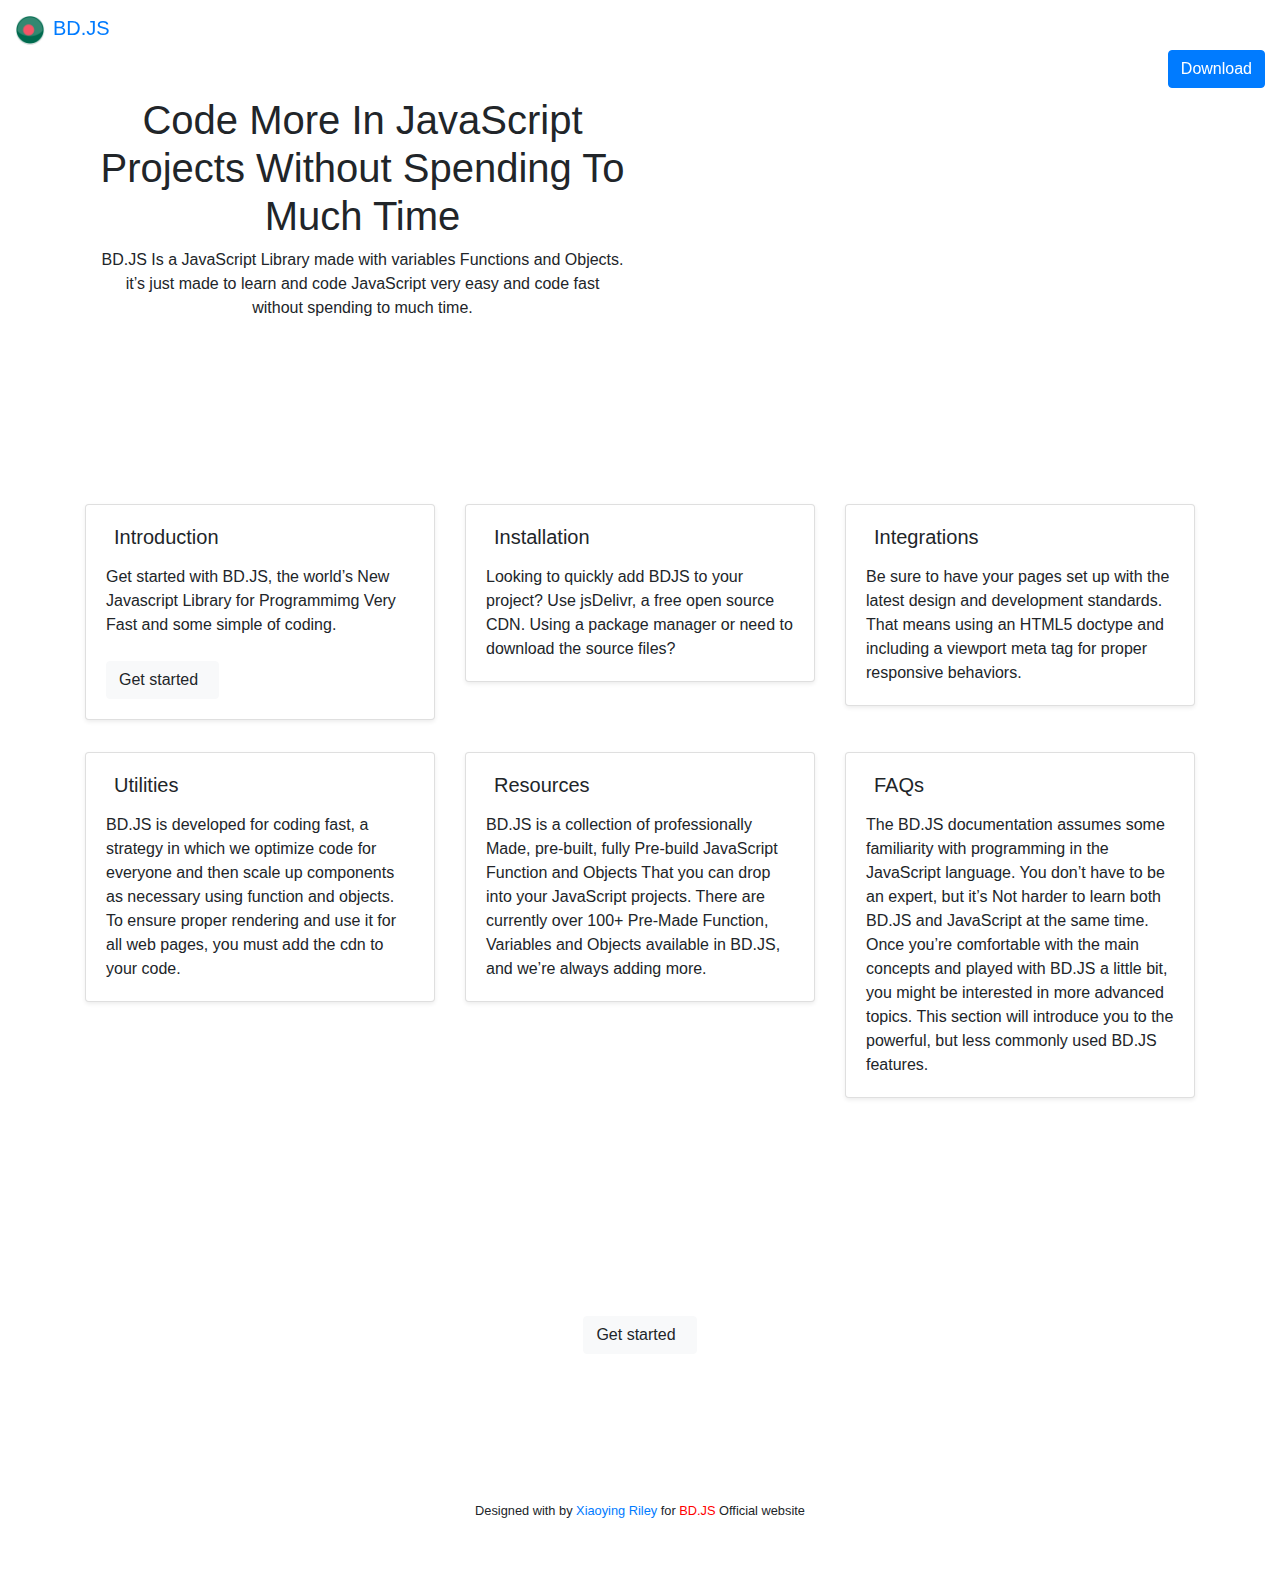
==== index.html @ 0fae2ab3 "Add files via upload" ====
<!DOCTYPE html>
<html lang="en"> 
<head>
    <title>BD.JS</title>
    
    <!-- Meta -->
    <meta charset="utf-8">
    <meta http-equiv="X-UA-Compatible" content="IE=edge">
    <meta name="viewport" content="width=device-width, initial-scale=1.0">
    <meta name="description" content="Bootstrap Documentation Template For Software Developers">
    <meta name="author" content="Xiaoying Riley at 3rd Wave Media">    
    <link rel="shortcut icon" href="favicon.ico"> 
	<!-- Latest compiled and minified CSS -->
	<link rel="stylesheet" href="https://maxcdn.bootstrapcdn.com/bootstrap/4.5.2/css/bootstrap.min.css">
	<script src="https://ajax.googleapis.com/ajax/libs/jquery/3.5.1/jquery.min.js"></script>
	<script src="https://cdnjs.cloudflare.com/ajax/libs/popper.js/1.16.0/umd/popper.min.js"></script>
	<script src="https://maxcdn.bootstrapcdn.com/bootstrap/4.5.2/js/bootstrap.min.js"></script>
  </head>
    
    <!-- Google Font -->
    <link href="https://fonts.googleapis.com/css?family=Poppins:300,400,500,600,700&display=swap" rel="stylesheet">
    <link rel="preconnect" href="https://fonts.gstatic.com">
<link href="https://fonts.googleapis.com/css2?family=Fira+Code:wght@300;400;500;600&display=swap" rel="stylesheet">
    <!-- FontAwesome JS-->
    <script defer src="assets/fontawesome/js/all.min.js"></script>

    <!-- Theme CSS -->  
    <link id="theme-style" rel="stylesheet" href="assets/css/theme.css">

</head> 

<body>    
    <header class="header fixed-top">	    
        <div class="branding docs-branding">
            <div class="container-fluid position-relative py-2">
                <div class="docs-logo-wrapper">
	                <div class="site-logo"><a class="navbar-brand" href="index.html"><img class="logo-icon mr-2" src="./logo.png" width="30px" alt="logo"><span class="logo-text">BD<span class="text-alt">.JS</span></span></a></div>    
                </div><!--//docs-logo-wrapper-->
	            <div class="docs-top-utilities d-flex justify-content-end align-items-center">
	
					<ul class="social-list list-inline mx-md-3 mx-lg-5 mb-0 d-none d-lg-flex">
						<li class="list-inline-item"><a href="https://github.com/shaon07"><i class="fab fa-github fa-fw"></i></a></li>
			            <li class="list-inline-item"><a href="https://twitter.com/home"><i class="fab fa-twitter fa-fw"></i></a></li>
		                <li class="list-inline-item"><a href="https://www.facebook.com/wpdesigner404/?ref=pages_you_manage"><i class="fab fa-facebook fa-fw"></i></a></li>
		                <li class="list-inline-item"><a href="https://www.linkedin.com/in/freelancershaon/"><i class="fab fa-linkedin fa-fw"></i></a></li>
		            </ul><!--//social-list-->
		            <a href="" class="btn btn-primary d-none d-lg-flex">Download</a>
	            </div><!--//docs-top-utilities-->
            </div><!--//container-->
        </div><!--//branding-->
    </header><!--//header-->
	
    
    
    <div class="page-header theme-bg-dark py-5 text-center">
	    <div class="theme-bg-shapes-right"></div>
	    <div class="theme-bg-shapes-left"></div>
	    <div class="container hero-sec py-5">
		    <div class="col-12 col-md-6">
				<h1 class="page-heading single-col-max mx-auto headerText">Code More In JavaScript Projects Without Spending To Much Time</h1>
		        <div class="page-intro single-col-max mx-auto">BD.JS Is a JavaScript Library made with variables Functions and Objects. it’s just made to learn and code JavaScript very easy and code fast without spending to much time.</div>
			</div>
			<div class="col-12 col-md-6">
				<img src="https://res.cloudinary.com/dmrbshmpq/image/upload/v1624037128/Untitled_9_y44o4r.jpg" class="img-fluid" alt="">
			</div>
	    </div>
    </div><!--//page-header-->
    <div class="page-content">
	    <div class="container">
		    <div class="docs-overview py-5">
			    <div class="row justify-content-center">
				    <div class="col-12 col-lg-4 py-3">
					    <div class="card shadow-sm">
						    <div class="card-body">
							    <h5 class="card-title mb-3">
								    <span class="theme-icon-holder card-icon-holder mr-2">
								        <i class="fas fa-map-signs"></i>
							        </span><!--//card-icon-holder-->
							        <span class="card-title-text">Introduction</span>
							    </h5>
							    <div class="card-text">
								    Get started with BD.JS, the world’s New Javascript Library for Programmimg Very Fast and some simple of coding.
							    </div>
								<div>
									<a class="btn btn-light text-center mt-4" href="/CoderDocs-v1.2/CoderDocs-v1.2/docs-page.html#section-1">Get started<i class="fas fa-arrow-alt-circle-right ml-2"></i></a>
								</div>
							    <a class="card-link-mask" href="docs-page.html#section-1"></a>
						    </div><!--//card-body-->
					    </div><!--//card-->
				    </div><!--//col-->
				    <div class="col-12 col-lg-4 py-3">
					    <div class="card shadow-sm">
						    <div class="card-body">
							    <h5 class="card-title mb-3">
								    <span class="theme-icon-holder card-icon-holder mr-2">
								        <i class="fas fa-arrow-down"></i>
							        </span><!--//card-icon-holder-->
							        <span class="card-title-text">Installation</span>
							    </h5>
							    <div class="card-text">
								    Looking to quickly add BDJS to your project? Use jsDelivr, a free open source CDN. Using a package manager or need to download the source files?
							    </div>
							    <a class="card-link-mask" href="docs-page.html#section-2"></a>
						    </div><!--//card-body-->
					    </div><!--//card-->
				    </div><!--//col-->
				    
				    <div class="col-12 col-lg-4 py-3">
					    <div class="card shadow-sm">
						    <div class="card-body">
							    <h5 class="card-title mb-3">
								    <span class="theme-icon-holder card-icon-holder mr-2">
								        <i class="fas fa-cogs fa-fw"></i>
							        </span><!--//card-icon-holder-->
							        <span class="card-title-text">Integrations</span>
							    </h5>
							    <div class="card-text">
								    Be sure to have your pages set up with the latest design and development standards. That means using an HTML5 doctype and including a viewport meta tag for proper responsive behaviors.						    
								</div>
							    <a class="card-link-mask" href="docs-page.html#section-4"></a>
						    </div><!--//card-body-->
					    </div><!--//card-->
				    </div><!--//col-->
				    <div class="col-12 col-lg-4 py-3">
					    <div class="card shadow-sm">
						    <div class="card-body">
							    <h5 class="card-title mb-3">
								    <span class="theme-icon-holder card-icon-holder mr-2">
								        <i class="fas fa-tools"></i>
							        </span><!--//card-icon-holder-->
							        <span class="card-title-text">Utilities</span>
							    </h5>
							    <div class="card-text">
								    <span>
										BD.JS is developed for coding fast, a strategy in which we optimize code for everyone and then scale up components as necessary using function and objects.
									 To ensure proper rendering and use it for all web pages, you must add the cdn to your code.
									</span>						    
								</div>
							    <a class="card-link-mask" href="docs-page.html#section-5"></a>
						    </div><!--//card-body-->
					    </div><!--//card-->
				    </div><!--//col-->
				   
				    
				    <div class="col-12 col-lg-4 py-3">
					    <div class="card shadow-sm">
						    <div class="card-body">
							    <h5 class="card-title mb-3">
								    <span class="theme-icon-holder card-icon-holder mr-2">
								        <i class="fas fa-book-reader"></i>
							        </span><!--//card-icon-holder-->
							        <span class="card-title-text">Resources</span>
							    </h5>
							    <div class="card-text">
								    BD.JS is a collection of professionally Made, pre-built, fully Pre-build JavaScript Function and Objects That you can drop into your JavaScript projects.

There are currently over 100+ Pre-Made Function, Variables and Objects available in BD.JS, and we’re always adding more.						    
								</div>
							    <a class="card-link-mask" href="docs-page.html#section-8"></a>
						    </div><!--//card-body-->
					    </div><!--//card-->
				    </div><!--//col-->
				    <div class="col-12 col-lg-4 py-3">
					    <div class="card shadow-sm">
						    <div class="card-body">
							    <h5 class="card-title mb-3">
								    <span class="theme-icon-holder card-icon-holder mr-2">
								        <i class="fas fa-lightbulb"></i>
							        </span><!--//card-icon-holder-->
							        <span class="card-title-text">FAQs</span>
							    </h5>
							    <div class="card-text">
								    The BD.JS documentation assumes some familiarity with programming in the JavaScript language. You don’t have to be an expert, but it’s Not harder to learn both BD.JS and JavaScript at the same time.

Once you’re comfortable with the main concepts and played with BD.JS a little bit, you might be interested in more advanced topics. This section will introduce you to the powerful, but less commonly used BD.JS features.

						    
								</div>
							    <a class="card-link-mask" href="docs-page.html#section-9"></a>
						    </div><!--//card-body-->
					    </div><!--//card-->
				    </div><!--//col-->
			    </div><!--//row-->
		    </div><!--//container-->
		</div><!--//container-->
    </div><!--//page-content-->

    <section class="cta-section text-center py-5 theme-bg-dark position-relative">
	    <div class="theme-bg-shapes-right"></div>
	    <div class="theme-bg-shapes-left"></div>
	    <div class="container">
		    <h3 class="mb-2 text-white mb-3">Move even faster with BD.JS.</h3>
		    <div class="section-intro text-white mb-3 single-col-max mx-auto">Quickly Create JavaScript Function that you need spend more time in Vanilla JavaScript</div>
		    <div class="pt-3 text-center">
			    <a class="btn btn-light" href="/CoderDocs-v1.2/CoderDocs-v1.2/docs-page.html#section-1">Get started<i class="fas fa-arrow-alt-circle-right ml-2"></i></a>
		    </div>
	    </div>
    </section><!--//cta-section-->

               
    
    <footer class="footer">

	    <div class="footer-bottom text-center py-5">
		    
		    <ul class="social-list list-unstyled pb-4 mb-0">
			    <li class="list-inline-item"><a href="https://github.com/shaon07"><i class="fab fa-github fa-fw"></i></a></li>
			            <li class="list-inline-item"><a href="https://twitter.com/home"><i class="fab fa-twitter fa-fw"></i></a></li>
		                <li class="list-inline-item"><a href="https://www.facebook.com/wpdesigner404/?ref=pages_you_manage"><i class="fab fa-facebook fa-fw"></i></a></li>
		                <li class="list-inline-item"><a href="https://www.linkedin.com/in/freelancershaon/"><i class="fab fa-linkedin fa-fw"></i></a></li>
	        </ul><!--//social-list-->
	        
	        <!--/* This template is free as long as you keep the footer attribution link. If you'd like to use the template without the attribution link, you can buy the commercial license via our website: themes.3rdwavemedia.com Thank you for your support. :) */-->
            <small class="copyright">Designed with <i class="fas fa-heart" style="color: #fb866a;"></i> by <a class="theme-link" href="https://github.com/shaon07" target="_blank">Xiaoying Riley</a> for <span style="color: red;">BD.JS</span> Official website</small>
            
	        
	    </div>
	    
    </footer>
       
    <!-- Javascript -->          
    <script src="assets/plugins/jquery-3.4.1.min.js"></script>
    <script src="assets/plugins/popper.min.js"></script>
    <script src="assets/plugins/bootstrap/js/bootstrap.min.js"></script>  

</body>
</html>
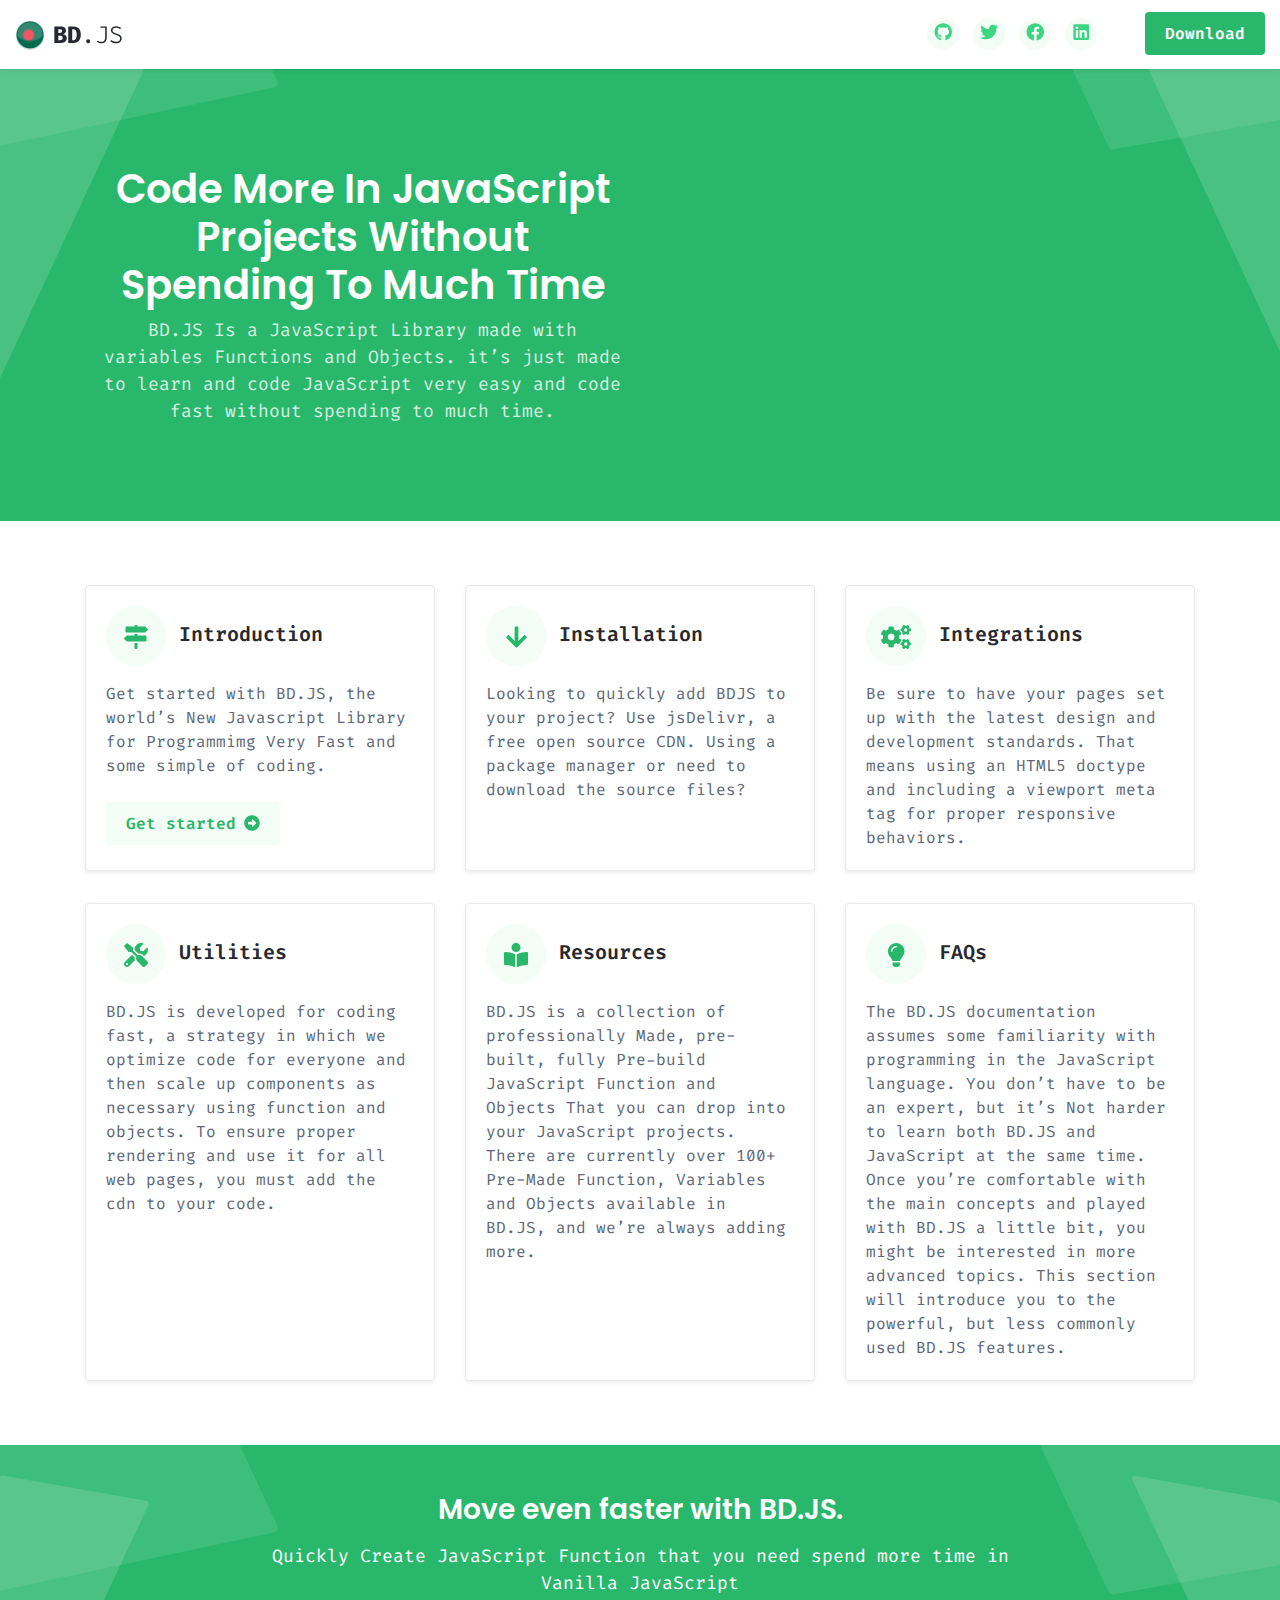
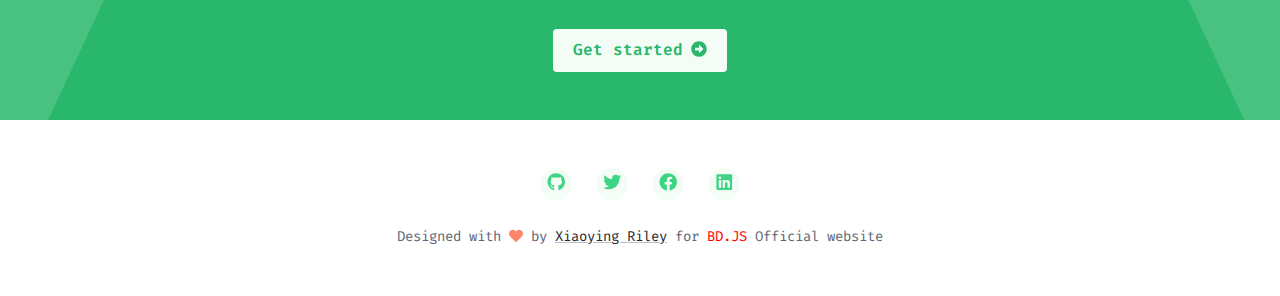
==== commit 01f9ef9b: "Update index.html" ====
--- a/index.html
+++ b/index.html
@@ -22,10 +22,10 @@
     <link rel="preconnect" href="https://fonts.gstatic.com">
 <link href="https://fonts.googleapis.com/css2?family=Fira+Code:wght@300;400;500;600&display=swap" rel="stylesheet">
     <!-- FontAwesome JS-->
-    <script defer src="assets/fontawesome/js/all.min.js"></script>
+    <script defer src="/all.min.js"></script>
 
     <!-- Theme CSS -->  
-    <link id="theme-style" rel="stylesheet" href="assets/css/theme.css">
+    <link id="theme-style" rel="stylesheet" href="/theme.css">
 
 </head> 
 
